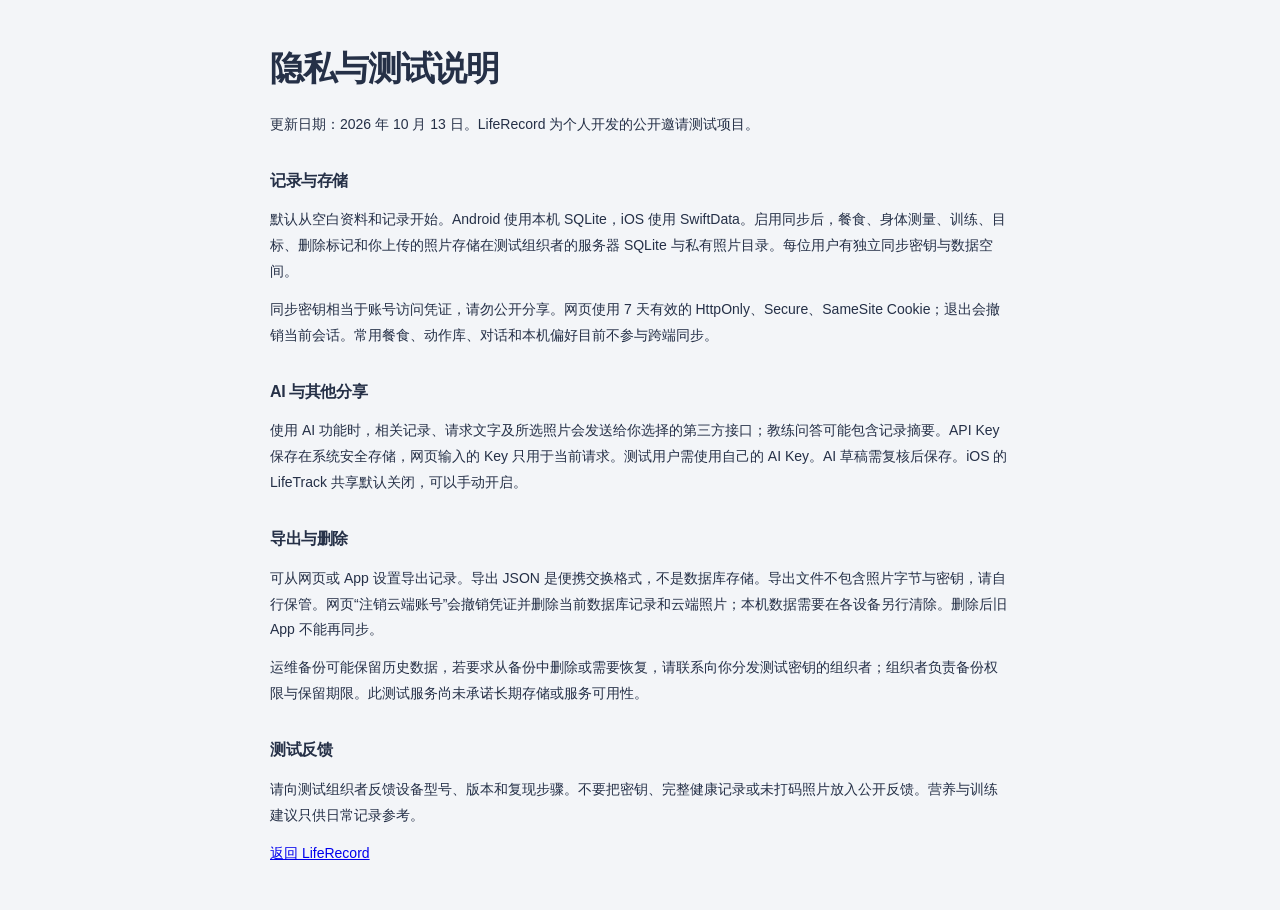
==== Web/privacy.html @ fd302f50 "准备 1.4 公测并完成网页设置、数据库与隐私优化 更新 Android 和 iOS 的通用默认资料、自定义 API、外观偏好与账号隔离；将后端和 Android 记录迁移到结构化 SQLite。补齐" ====
<!doctype html>
<html lang="zh-CN"><head><meta charset="utf-8"><meta name="viewport" content="width=device-width,initial-scale=1"><title>LifeRecord · 隐私与测试说明</title><link rel="stylesheet" href="styles.css?v=20261013-web2"></head>
<body><main class="privacy-document"><h1>隐私与测试说明</h1><p>更新日期：2026 年 10 月 13 日。LifeRecord 为个人开发的公开邀请测试项目。</p><h2>记录与存储</h2><p>默认从空白资料和记录开始。Android 使用本机 SQLite，iOS 使用 SwiftData。启用同步后，餐食、身体测量、训练、目标、删除标记和你上传的照片存储在测试组织者的服务器 SQLite 与私有照片目录。每位用户有独立同步密钥与数据空间。</p><p>同步密钥相当于账号访问凭证，请勿公开分享。网页使用 7 天有效的 HttpOnly、Secure、SameSite Cookie；退出会撤销当前会话。常用餐食、动作库、对话和本机偏好目前不参与跨端同步。</p><h2>AI 与其他分享</h2><p>使用 AI 功能时，相关记录、请求文字及所选照片会发送给你选择的第三方接口；教练问答可能包含记录摘要。API Key 保存在系统安全存储，网页输入的 Key 只用于当前请求。测试用户需使用自己的 AI Key。AI 草稿需复核后保存。iOS 的 LifeTrack 共享默认关闭，可以手动开启。</p><h2>导出与删除</h2><p>可从网页或 App 设置导出记录。导出 JSON 是便携交换格式，不是数据库存储。导出文件不包含照片字节与密钥，请自行保管。网页“注销云端账号”会撤销凭证并删除当前数据库记录和云端照片；本机数据需要在各设备另行清除。删除后旧 App 不能再同步。</p><p>运维备份可能保留历史数据，若要求从备份中删除或需要恢复，请联系向你分发测试密钥的组织者；组织者负责备份权限与保留期限。此测试服务尚未承诺长期存储或服务可用性。</p><h2>测试反馈</h2><p>请向测试组织者反馈设备型号、版本和复现步骤。不要把密钥、完整健康记录或未打码照片放入公开反馈。营养与训练建议只供日常记录参考。</p><p><a href="./">返回 LifeRecord</a></p></main></body></html>
---- Web/styles.css ----
:root {
  color-scheme: light;
  --bg: #f5f5fb;
  --card: rgba(255, 255, 255, .78);
  --text: #171821;
  --muted: #707282;
  --line: rgba(40, 40, 70, .09);
  --accent: #5c52f0;
  --accent-soft: #eeecff;
  --meals: #f04055;
  --carbs: #f3a537;
  --protein: #378bea;
  --fat: #df5dac;
  --recorded: #28ad5e;
  --shadow: 0 22px 70px rgba(37, 36, 77, .10);
  font-family: Inter, ui-rounded, "SF Pro Rounded", "PingFang SC", system-ui, sans-serif;
}

* { box-sizing: border-box; }
body { margin: 0; min-height: 100vh; color: var(--text); background: var(--bg); }
button, input, select { font: inherit; }
button { cursor: pointer; }
button, a, input, select { -webkit-tap-highlight-color: transparent; }
button:focus-visible, a:focus-visible, input:focus-visible, select:focus-visible { outline: 3px solid rgba(92,82,240,.22); outline-offset: 2px; }
button:active { transform: scale(.975); transition-duration: 80ms !important; }
.ambient { position: fixed; border-radius: 999px; filter: blur(1px); pointer-events: none; z-index: -1; }
.ambient-a { width: 38vw; height: 38vw; right: -9vw; top: -16vw; background: radial-gradient(circle, rgba(108, 88, 255, .24), transparent 68%); }
.ambient-b { width: 42vw; height: 42vw; left: -16vw; bottom: -24vw; background: radial-gradient(circle, rgba(32, 185, 219, .15), transparent 68%); }
.app-shell { width: min(1400px, calc(100% - 48px)); margin: 0 auto; padding: 24px 0 64px; }
.topbar { display: flex; justify-content: space-between; align-items: center; margin-bottom: 28px; }
.top-actions { display: flex; align-items: center; gap: 10px; }
.sync-pill { display: inline-flex; align-items: center; gap: 7px; color: var(--muted); font-size: 11px; font-weight: 700; }
.sync-pill i { width: 7px; height: 7px; border-radius: 50%; background: #efad34; box-shadow: 0 0 8px rgba(239,173,52,.45); }
.sync-pill.synced i { background: var(--recorded); box-shadow: 0 0 8px rgba(40,173,94,.45); }
.sync-pill.error i { background: #ef5360; }
.brand { display: flex; gap: 11px; color: inherit; text-decoration: none; align-items: center; }
.brand-mark { display: grid; place-items: center; width: 43px; height: 43px; border-radius: 14px; color: white; font-size: 22px; font-weight: 800; background: linear-gradient(145deg, #8277ff, #4e45dd); box-shadow: 0 10px 22px rgba(92, 82, 240, .25); }
.brand strong, .brand small { display: block; }
.brand strong { font-size: 17px; }
.brand small { margin-top: 1px; color: var(--muted); font-size: 11px; letter-spacing: .12em; }
.date-button { display: flex; align-items: center; gap: 9px; border: 1px solid var(--line); border-radius: 999px; padding: 10px 15px; color: var(--text); background: rgba(255,255,255,.7); box-shadow: 0 8px 26px rgba(45,45,80,.05); }
.date-icon { color: var(--accent); }
.desktop-toolbar { display: flex; align-items: center; justify-content: space-between; gap: 18px; margin-bottom: 14px; padding: 9px 10px; border: 1px solid rgba(255,255,255,.86); border-radius: 21px; background: rgba(255,255,255,.64); box-shadow: 0 12px 36px rgba(37,36,77,.06); backdrop-filter: blur(24px) saturate(160%); }
.date-navigator, .toolbar-actions { display: flex; align-items: center; gap: 7px; }
.toolbar-icon { display: grid; place-items: center; width: 34px; height: 34px; border: 0; border-radius: 11px; color: var(--accent); background: var(--accent-soft); font-size: 22px; font-weight: 700; }
.toolbar-date { min-width: 118px; border: 0; padding: 2px 9px; color: var(--text); background: transparent; text-align: left; }
.toolbar-date span, .toolbar-date strong { display: block; }
.toolbar-date span { margin-bottom: 1px; color: var(--muted); font-size: 9px; font-weight: 700; letter-spacing: .08em; }
.toolbar-date strong { font-size: 12px; }
.toolbar-button { display: inline-flex; align-items: center; gap: 7px; border: 0; border-radius: 12px; padding: 9px 11px; color: var(--muted); background: rgba(244,244,250,.9); font-size: 12px; font-weight: 700; }
.toolbar-button:hover { color: var(--accent); background: var(--accent-soft); }
kbd { margin-left: 2px; border: 1px solid rgba(55,55,80,.12); border-radius: 5px; padding: 1px 5px; color: #888a99; background: rgba(255,255,255,.72); box-shadow: 0 1px 0 rgba(35,35,55,.08); font: 9px/1.45 system-ui, sans-serif; }
.primary-button kbd { color: rgba(255,255,255,.82); border-color: rgba(255,255,255,.24); background: rgba(255,255,255,.12); box-shadow: none; }
.week-rings { display: grid; grid-template-columns: repeat(7, 1fr); gap: 5px; margin-bottom: 18px; padding: 12px 16px; border: 1px solid rgba(255,255,255,.85); border-radius: 24px; background: var(--card); box-shadow: 0 14px 42px rgba(37,36,77,.07); backdrop-filter: blur(22px); }
.week-day { display: grid; justify-items: center; gap: 6px; min-width: 0; border: 0; border-radius: 16px; padding: 5px 2px 7px; color: var(--muted); background: transparent; }
.week-day:hover { background: rgba(92,82,240,.07); }
.week-day > span { display: grid; place-items: center; width: 25px; height: 25px; border-radius: 50%; font-size: 11px; font-weight: 800; }
.week-day.selected > span { color: #fff; background: var(--meals); box-shadow: 0 5px 12px rgba(240,64,85,.3); }
.mini-rings { position: relative; width: 48px; height: 48px; opacity: .38; transition: opacity .25s ease, transform .25s cubic-bezier(.2,.8,.2,1); }
.week-day.recorded .mini-rings, .week-day.selected .mini-rings { opacity: 1; }
.week-day:active .mini-rings { transform: scale(.94); }
.mini-ring { position: absolute; border-radius: 50%; background: conic-gradient(from -90deg, color-mix(in srgb, var(--color) 72%, #202035) 0, var(--color) calc(var(--progress, 0) * .74turn), color-mix(in srgb, var(--color) 72%, white) calc(var(--progress, 0) * 1turn), color-mix(in srgb, var(--color) 13%, transparent) 0); mask: radial-gradient(farthest-side, transparent calc(100% - 5px), #000 calc(100% - 4.5px)); filter: drop-shadow(1px 1.5px 1.5px rgba(20,20,35,.18)); }
.mini-protein { inset: 0; --color: var(--protein); }
.mini-carbs { inset: 5px; --color: var(--carbs); }
.mini-meals { inset: 10px; --color: var(--meals); }
.mini-day-number { position: absolute; inset: 0; display: grid; place-items: center; color: var(--muted); font-size: 8px; font-weight: 850; font-variant-numeric: tabular-nums; }
.overview-grid { display: grid; grid-template-columns: repeat(3, minmax(0, 1fr)); gap: 12px; margin-bottom: 18px; }
.overview-item { position: relative; overflow: hidden; min-height: 112px; padding: 17px 18px 15px; border: 1px solid rgba(255,255,255,.88); border-radius: 22px; background: rgba(255,255,255,.68); box-shadow: 0 14px 40px rgba(37,36,77,.065); backdrop-filter: blur(20px); }
.overview-item { color: var(--text); text-align: left; transition: transform .18s ease, box-shadow .18s ease, border-color .18s ease; }
.overview-item:hover { transform: translateY(-2px); border-color: rgba(92,82,240,.18); box-shadow: 0 18px 46px rgba(37,36,77,.10); }
.overview-item::after { content: ""; position: absolute; width: 90px; height: 90px; right: -42px; top: -46px; border-radius: 50%; background: rgba(92,82,240,.09); }
.overview-item > span, .overview-item > strong, .overview-item > small { display: block; }
.overview-item > span { color: var(--muted); font-size: 10px; font-weight: 750; letter-spacing: .04em; }
.overview-item > strong { margin-top: 7px; font-size: 23px; line-height: 1; letter-spacing: -.04em; font-variant-numeric: tabular-nums; }
.overview-item > small { margin-top: 6px; color: var(--muted); font-size: 10px; font-variant-numeric: tabular-nums; }
.overview-item > i { display: block; height: 4px; margin-top: 10px; overflow: hidden; border-radius: 999px; background: rgba(92,82,240,.09); }
.overview-item > i b { display: block; width: 0; height: 100%; border-radius: inherit; background: var(--accent); transition: width .4s ease; }
.overview-item > em { position: absolute; right: 14px; bottom: 10px; color: var(--accent); font-size: 9px; font-style: normal; font-weight: 750; opacity: 0; transform: translateX(-3px); transition: .18s ease; }
.overview-item:hover > em, .overview-item:focus-visible > em { opacity: 1; transform: translateX(0); }
.overview-item:nth-child(2) > i b { background: var(--protein); }
.calories-overview::after { background: rgba(251,113,79,.10); }
.weight-overview::after { background: rgba(40,173,94,.10); }
.hero-grid, .content-grid { display: grid; grid-template-columns: minmax(0, 1.75fr) minmax(300px, .75fr); gap: 18px; }
.content-grid { margin-top: 18px; align-items: start; }
.home-grid { display: grid; grid-template-columns: minmax(0, 1.65fr) minmax(310px, .75fr); gap: 18px; align-items: start; }
.card { border: 1px solid rgba(255,255,255,.85); border-radius: 28px; padding: 25px; background: var(--card); box-shadow: var(--shadow); backdrop-filter: blur(22px); }
.section-heading { display: flex; align-items: start; justify-content: space-between; gap: 20px; }
.section-heading.compact { align-items: center; }
.eyebrow { display: block; color: var(--accent); font-size: 11px; font-weight: 800; letter-spacing: .14em; text-transform: uppercase; }
h1, h2, p { margin: 0; }
h1 { margin-top: 5px; font-size: clamp(23px, 3vw, 34px); letter-spacing: -.04em; }
h2 { margin-top: 4px; font-size: 21px; letter-spacing: -.025em; }
.goal-chip { white-space: nowrap; padding: 7px 11px; border-radius: 999px; color: var(--accent); background: var(--accent-soft); font-size: 12px; font-weight: 700; }
.activity-content { display: flex; align-items: center; gap: clamp(30px, 6vw, 66px); margin: 24px 0 12px; padding-left: 16px; }
.rings { position: relative; flex: 0 0 158px; height: 158px; }
.ring { position: absolute; border-radius: 50%; background: conic-gradient(from -90deg, color-mix(in srgb, var(--color) 70%, #22223a) 0, var(--color) calc(var(--progress, 0) * .74turn), color-mix(in srgb, var(--color) 70%, white) calc(var(--progress, 0) * 1turn), color-mix(in srgb, var(--color) 13%, transparent) 0); transition: background .45s ease; mask: radial-gradient(farthest-side, transparent calc(100% - 18px), #000 calc(100% - 17.5px)); filter: drop-shadow(2px 3px 2.5px rgba(20,20,40,.2)) drop-shadow(0 0 4px color-mix(in srgb, var(--color) 24%, transparent)); }
.ring-protein { inset: 0; --color: var(--protein); }
.ring-carbs { inset: 18px; --color: var(--carbs); }
.ring-meals { inset: 36px; --color: var(--meals); }
.ring-center { position: absolute; inset: 0; display: grid; place-content: center; text-align: center; }
.ring-center strong { font-size: 28px; line-height: 1; }
.ring-center span { margin-top: 3px; color: var(--muted); font-size: 12px; }
.ring-legend { display: grid; gap: 17px; }
.ring-legend > div { display: flex; align-items: center; gap: 10px; }
.ring-legend span { font-size: 13px; font-weight: 700; }
.ring-legend small { display: block; margin-top: 3px; color: var(--muted); font-size: 11px; font-weight: 500; font-variant-numeric: tabular-nums; }
.dot { display: inline-block; width: 9px; height: 9px; border-radius: 50%; background: currentColor; box-shadow: 0 0 9px currentColor; }
.calorie-line { display: flex; align-items: center; gap: 8px; color: var(--muted); font-size: 13px; }
.flame { color: #fb714f; }
.primary-button { border: 0; border-radius: 14px; padding: 11px 15px; color: white; background: var(--accent); font-size: 13px; font-weight: 750; box-shadow: 0 10px 22px rgba(92,82,240,.2); }
.secondary-button { border: 0; border-radius: 14px; padding: 11px 15px; color: var(--accent); background: var(--accent-soft); font-size: 13px; font-weight: 750; }
.text-button { border: 0; color: var(--accent); background: transparent; font-size: 13px; font-weight: 750; }
.heading-actions { display: flex; align-items: center; gap: 8px; }
.section-subtitle { margin-top: 6px; color: var(--muted); font-size: 12px; }
.meal-tools { display: grid; grid-template-columns: minmax(180px, 1fr) 115px 115px auto; align-items: center; gap: 8px; margin-top: 18px; }
.meal-tools select, .search-field { min-height: 38px; border: 1px solid var(--line); border-radius: 12px; color: var(--muted); background: rgba(248,248,253,.78); font-size: 11px; font-weight: 650; }
.meal-tools select { padding: 0 9px; outline: none; }
.search-field { display: flex; align-items: center; gap: 7px; padding: 0 11px; }
.search-field > span { color: var(--accent); font-size: 16px; }
.search-field input { width: 100%; min-width: 0; border: 0; outline: 0; color: var(--text); background: transparent; font-size: 12px; }
.search-field input::placeholder { color: #9697a5; }
.result-count { min-width: 38px; color: var(--muted); font-size: 10px; text-align: right; font-variant-numeric: tabular-nums; }
.meal-list { display: grid; gap: 9px; margin-top: 13px; }
.meal-item { display: grid; width: 100%; grid-template-columns: 48px 1fr auto; align-items: center; gap: 12px; padding: 13px; border: 1px solid var(--line); border-radius: 18px; color: var(--text); background: rgba(248,248,253,.7); text-align: left; }
.meal-item:hover { border-color: rgba(92,82,240,.16); background: rgba(250,250,255,.95); box-shadow: 0 10px 26px rgba(37,36,77,.05); }
.meal-symbol { display: grid; place-items: center; width: 42px; height: 42px; border-radius: 14px; background: var(--accent-soft); }
.meal-photo { position: relative; width: 48px; height: 48px; overflow: hidden; border: 0; border-radius: 14px; padding: 0; background: var(--accent-soft); box-shadow: 0 6px 14px rgba(32,32,55,.12); }
.meal-photo img { width: 100%; height: 100%; object-fit: cover; display: block; }
.meal-photo em { position: absolute; right: 3px; bottom: 3px; min-width: 17px; padding: 2px 4px; border-radius: 999px; color: #fff; background: rgba(20,20,28,.7); font-size: 9px; font-style: normal; font-weight: 800; }
.meal-copy strong, .meal-copy small { display: block; }
.meal-copy strong { font-size: 14px; }
.meal-copy small { margin-top: 4px; color: var(--muted); font-size: 11px; }
.meal-kcal { text-align: right; }
.meal-kcal strong, .meal-kcal span { display: block; }
.meal-kcal strong { font-size: 14px; font-variant-numeric: tabular-nums; }
.meal-kcal span { color: var(--muted); font-size: 10px; }
.meal-preview .meal-item:nth-child(n+5) { display: none; }
.quick-card { overflow: hidden; }
.quick-detail { display: grid; grid-template-columns: auto 1fr auto; align-items: center; gap: 12px; width: 100%; margin-top: 20px; border: 0; border-radius: 19px; padding: 15px; color: #fff; text-align: left; background: linear-gradient(145deg, #25b8d5, #247fd3); box-shadow: 0 14px 30px rgba(36,140,203,.20); }
.quick-icon { display: grid; place-items: center; width: 38px; height: 38px; border-radius: 12px; background: rgba(255,255,255,.16); }
.quick-detail small, .quick-detail strong { display: block; }
.quick-detail small { color: rgba(255,255,255,.72); font-size: 10px; font-weight: 700; }
.quick-detail strong { margin-top: 2px; font-size: 17px; }
.quick-detail strong b { font-size: 24px; }
.quick-chevron { color: rgba(255,255,255,.76); font-size: 27px; font-weight: 300; }
.quick-actions-grid { display: grid; grid-template-columns: 1fr 1fr; gap: 8px; margin-top: 16px; }
.page-footer { display: flex; justify-content: center; align-items: center; gap: 3px; margin-top: 26px; color: var(--muted); }
.delete-meal { border: 0; padding: 4px; color: #a4a5ae; background: transparent; font-size: 16px; }
.empty { padding: 38px 18px; border: 1px dashed rgba(92,82,240,.2); border-radius: 18px; color: var(--muted); text-align: center; font-size: 13px; }
.summary-list { display: grid; gap: 4px; margin-top: 17px; }
.summary-list > div { display: flex; justify-content: space-between; align-items: center; padding: 13px 0; border-bottom: 1px solid var(--line); }
.summary-list span { display: flex; align-items: center; gap: 9px; color: var(--muted); font-size: 13px; }
.summary-list strong { font-size: 13px; font-variant-numeric: tabular-nums; }
.privacy-note { margin-top: 18px; padding: 12px; border-radius: 14px; color: var(--muted); background: #f4f4fa; font-size: 11px; line-height: 1.6; }
.health-grid { margin-top: 18px; }
.metric-list { display: grid; gap: 10px; margin-top: 20px; }
.metric-item { display: grid; grid-template-columns: 1fr auto auto; gap: 16px; align-items: center; padding: 13px 4px; border-bottom: 1px solid var(--line); }
.metric-item:last-child { border-bottom: 0; }
.metric-item strong { font-size: 15px; }
.metric-item small { display: block; margin-top: 3px; color: var(--muted); font-size: 11px; }
.metric-value { font-variant-numeric: tabular-nums; font-weight: 800; }
.export-button { width: 100%; margin-top: 17px; border: 1px solid var(--line); border-radius: 13px; padding: 11px; color: var(--muted); background: #f8f8fb; font-size: 12px; font-weight: 700; }
.key-button { width: 100%; margin-top: 8px; border: 0; padding: 8px; color: var(--accent); background: transparent; font-size: 11px; font-weight: 700; }
.auth-modal { width: min(410px, calc(100% - 28px)); }
.auth-modal .modal-sheet { padding: 30px; text-align: center; }
.auth-modal label { text-align: left; }
.auth-mark { display: grid; place-items: center; width: 56px; height: 56px; margin: 0 auto 17px; border-radius: 18px; color: #fff; background: linear-gradient(145deg, #8277ff, #4e45dd); font-size: 28px; font-weight: 850; box-shadow: 0 12px 28px rgba(92,82,240,.25); }
.auth-copy { margin: 12px 0 18px; color: var(--muted); font-size: 12px; line-height: 1.6; }
.form-error { min-height: 17px; margin-top: 8px; color: #d83f4c; font-size: 11px; text-align: left; }
.upload-hint { margin-top: 8px; color: var(--muted); font-size: 11px; line-height: 1.55; }
.modal { width: min(460px, calc(100% - 28px)); border: 0; padding: 0; border-radius: 26px; color: var(--text); background: transparent; box-shadow: 0 28px 100px rgba(20,20,45,.28); }
.modal::backdrop { background: rgba(22,22,35,.35); backdrop-filter: blur(8px); }
.modal-sheet { padding: 24px; background: #fff; }
.modal-top { display: flex; justify-content: space-between; align-items: start; margin-bottom: 20px; }
.icon-button { display: grid; place-items: center; width: 35px; height: 35px; border: 0; border-radius: 50%; color: var(--muted); background: #f1f1f6; font-size: 22px; }
.modal label { display: grid; gap: 7px; margin-top: 14px; color: var(--muted); font-size: 12px; font-weight: 650; }
.modal input, .modal select { width: 100%; border: 1px solid var(--line); border-radius: 12px; padding: 11px 12px; color: var(--text); background: #f8f8fb; outline: none; }
.modal input:focus, .modal select:focus { border-color: rgba(92,82,240,.5); box-shadow: 0 0 0 3px rgba(92,82,240,.09); }
.form-grid { display: grid; grid-template-columns: 1fr 1fr; gap: 0 12px; }
.submit-button { width: 100%; margin-top: 22px; padding: 13px; }
.calendar-header { display: flex; justify-content: space-between; align-items: center; margin: 8px 0 14px; }
.calendar-header button { width: 36px; height: 36px; border: 0; border-radius: 50%; color: var(--accent); background: var(--accent-soft); font-size: 24px; }
.calendar-grid { display: grid; grid-template-columns: repeat(7, 1fr); gap: 5px; }
.weekdays { margin-bottom: 5px; color: var(--muted); text-align: center; font-size: 11px; font-weight: 700; }
.calendar-day { position: relative; min-height: 43px; border: 0; border-radius: 12px; color: var(--text); background: transparent; font-size: 13px; }
.calendar-day:hover { background: #f1f0ff; }
.calendar-day.selected { color: white; background: var(--accent); font-weight: 800; }
.calendar-day.today:not(.selected) { box-shadow: inset 0 0 0 1px rgba(92,82,240,.45); }
.calendar-day.recorded::after { content: ""; position: absolute; left: 50%; bottom: 4px; width: 5px; height: 5px; border-radius: 50%; background: var(--recorded); transform: translateX(-50%); }
.calendar-day.selected.recorded::after { background: #8dffaf; }
.calendar-hint { display: flex; align-items: center; gap: 7px; margin-top: 16px; color: var(--muted); font-size: 11px; }
.record-dot { width: 6px; height: 6px; border-radius: 50%; background: var(--recorded); }
.photo-modal { width: min(760px, calc(100% - 28px)); }
.photo-gallery { display: grid; grid-template-columns: repeat(auto-fit, minmax(210px, 1fr)); gap: 12px; max-height: 72vh; overflow: auto; }
.photo-gallery img { width: 100%; max-height: 520px; border-radius: 18px; object-fit: contain; background: #f2f2f7; box-shadow: 0 10px 30px rgba(25,25,45,.12); }
.detail-modal { width: min(720px, calc(100% - 28px)); }
.detail-modal .modal-sheet { max-height: min(82vh, 820px); overflow-y: auto; }
.detail-subtitle { margin-top: 6px; color: var(--muted); font-size: 12px; }
.detail-content { display: grid; gap: 18px; }
.source-list { display: grid; gap: 8px; }
.source-row { display: grid; width: 100%; grid-template-columns: minmax(0, 1fr) auto; align-items: center; gap: 16px; border: 1px solid var(--line); border-radius: 16px; padding: 14px; color: var(--text); background: #f8f8fc; text-align: left; }
button.source-row:hover { border-color: rgba(92,82,240,.2); background: #f4f3ff; }
.source-row span > strong, .source-row span > small, .source-row > b > small { display: block; }
.source-row span > strong { font-size: 14px; }
.source-row span > small { margin-top: 5px; color: var(--muted); font-size: 10px; line-height: 1.45; }
.source-row > b { text-align: right; font-size: 13px; font-variant-numeric: tabular-nums; }
.source-row > b > small { margin-top: 4px; color: var(--accent); font-size: 9px; }
.calculation-note { border-radius: 15px; padding: 13px 14px; color: #42636d; background: rgba(32,185,219,.10); font-size: 11px; line-height: 1.65; }
.detail-kpis { display: grid; grid-template-columns: repeat(4, 1fr); gap: 8px; }
.detail-kpis > div { border-radius: 15px; padding: 13px 11px; background: #f4f4fa; }
.detail-kpis span, .detail-kpis strong { display: block; }
.detail-kpis span { color: var(--muted); font-size: 10px; }
.detail-kpis strong { margin-top: 5px; font-size: 14px; font-variant-numeric: tabular-nums; }
.detail-note, .detail-photos { border-top: 1px solid var(--line); padding-top: 17px; }
.detail-note h3, .detail-photos h3 { margin: 0 0 10px; font-size: 14px; }
.detail-note h3 small, .detail-photos h3 small { color: var(--muted); font-size: 10px; font-weight: 500; }
.detail-note p { color: var(--muted); font-size: 12px; line-height: 1.65; }
.detail-actions { display: flex; justify-content: flex-end; }
.delete-record { border: 0; border-radius: 10px; padding: 6px 9px; color: #d84350; background: rgba(216,67,80,.08); font-size: 10px; font-weight: 750; }
.toast { position: fixed; left: 50%; bottom: 28px; z-index: 20; padding: 11px 16px; border-radius: 999px; color: white; background: #23232b; font-size: 12px; opacity: 0; transform: translate(-50%, 12px); transition: .2s ease; pointer-events: none; }
.toast.show { opacity: 1; transform: translate(-50%, 0); }

@media (min-width: 1100px) {
  .topbar { position: sticky; top: 12px; z-index: 10; margin: 0 -10px 16px; padding: 9px 10px; border: 1px solid rgba(255,255,255,.76); border-radius: 22px; background: rgba(245,245,251,.72); box-shadow: 0 12px 40px rgba(37,36,77,.05); backdrop-filter: blur(28px) saturate(180%); }
  .activity-card { min-height: 334px; }
  .activity-content { gap: clamp(48px, 7vw, 100px); }
  .rings { flex-basis: 184px; height: 184px; }
  .ring { mask: radial-gradient(farthest-side, transparent calc(100% - 21px), #000 calc(100% - 20.5px)); }
  .ring-carbs { inset: 21px; }
  .ring-meals { inset: 42px; }
  .ring-center strong { font-size: 32px; }
  .meal-card { min-height: 260px; }
}

@media (max-width: 780px) {
  .app-shell { width: min(100% - 24px, 620px); padding-top: 18px; }
  .desktop-toolbar { display: none; }
  .overview-grid { grid-template-columns: 1fr 1fr; gap: 9px; }
  .overview-item { min-height: 101px; padding: 15px; border-radius: 19px; }
  .overview-item > strong { font-size: 20px; }
  .hero-grid, .content-grid, .home-grid { grid-template-columns: 1fr; }
  .topbar { margin-bottom: 18px; }
  .brand small { display: none; }
  .date-button { padding: 9px 12px; font-size: 12px; }
  .card { border-radius: 23px; padding: 20px; }
  .activity-content { justify-content: center; gap: 25px; padding-left: 0; }
  .rings { flex-basis: 142px; height: 142px; }
  .week-rings { overflow-x: auto; padding-inline: 10px; }
  .meal-tools { grid-template-columns: 1fr 1fr; }
  .search-field { grid-column: 1 / -1; }
  .result-count { display: none; }
  .mini-rings { width: 44px; height: 44px; }
  .ring { mask: radial-gradient(farthest-side, transparent calc(100% - 16px), #000 calc(100% - 15.5px)); }
  .ring-carbs { inset: 16px; } .ring-meals { inset: 32px; }
  .detail-kpis { grid-template-columns: 1fr 1fr; }
}

@media (max-width: 450px) {
  .overview-grid { grid-template-columns: 1fr 1fr; }
  .activity-content { align-items: center; gap: 20px; }
  .rings { flex-basis: 128px; height: 128px; }
  .ring { mask: radial-gradient(farthest-side, transparent calc(100% - 14px), #000 calc(100% - 13.5px)); }
  .ring-carbs { inset: 14px; } .ring-meals { inset: 28px; }
  .ring-legend { gap: 12px; }
  .section-heading.compact { align-items: start; }
  .heading-actions { align-items: flex-end; flex-direction: column; }
  .source-row { grid-template-columns: 1fr; }
  .source-row > b { text-align: left; }
  .form-grid { grid-template-columns: 1fr; }
  .sync-pill { display: none; }
}

@media (prefers-reduced-motion: reduce) { * { scroll-behavior: auto !important; transition: none !important; } }
@media (prefers-reduced-transparency: reduce) { .topbar, .desktop-toolbar, .week-rings, .overview-item, .card { background: #fff; backdrop-filter: none; } }
@media (prefers-contrast: more) { .topbar, .desktop-toolbar, .week-rings, .overview-item, .card { border-color: rgba(23,24,33,.35); background: #fff; } }

/* Calm surfaces and a single, readable nutrition focal point. */
.ambient { display: none; }
.app-shell { width: min(1200px, calc(100% - 64px)); padding: 28px 0 36px; }
.topbar { position: static; margin: 0 0 38px; padding: 0 0 22px; border: 0; border-bottom: 1px solid var(--line); border-radius: 0; background: transparent; box-shadow: none; backdrop-filter: none; }
.brand-mark { border-radius: 13px; background: #5367bd; box-shadow: none; }
.brand strong { letter-spacing: -.4px; }
.brand small { font-size: 10px; letter-spacing: .14em; }
.date-button { border-radius: 10px; background: #fff; box-shadow: none; font-size: 12px; }
.sync-pill { font-weight: 500; margin-right: 12px; }
.sync-pill i { box-shadow: none !important; width: 6px; height: 6px; }
.page-intro { display: flex; justify-content: space-between; align-items: end; margin-bottom: 28px; }
.page-intro .eyebrow { font-size: 10px; letter-spacing: .18em; }
.page-intro h1 { font-size: clamp(24px, 3vw, 32px); font-weight: 650; margin: 10px 0; letter-spacing: -.04em; }
.page-intro p { font-size: 13px; color: var(--muted); line-height: 1.7; }
.intro-note { font-size: 11px; color: #8b929d; padding-bottom: 4px; }
.desktop-toolbar { padding: 0; margin-bottom: 20px; border: 0; border-radius: 0; background: none; box-shadow: none; backdrop-filter: none; }
.toolbar-icon { background: #fff; color: var(--muted); border: 1px solid var(--line); border-radius: 9px; }
.toolbar-date { min-width: 88px; }
.toolbar-date span { font-size: 10px; font-weight: 500; }
.toolbar-date strong { margin-top: 3px; font-size: 13px; }
.toolbar-button { background: transparent; font-weight: 500; }
.primary-button, .secondary-button { border-radius: 10px; box-shadow: none; font-weight: 600; }
.primary-button:hover { background: #4458a9; }
.balance-card { border: 1px solid var(--line); border-radius: 22px; background: #fff; margin-bottom: 18px; overflow: hidden; box-shadow: var(--shadow); }
.balance-main { display: grid; grid-template-columns: .85fr 1.15fr; align-items: center; gap: 24px; padding: 32px 42px; }
.balance-heading .eyebrow { color: var(--muted); font-weight: 500; letter-spacing: .08em; }
.balance-heading h2 { font-size: 23px; font-weight: 600; margin-top: 12px; }
.balance-heading p { margin-top: 12px; color: var(--muted); font-size: 12px; line-height: 1.7; }
.balance-visual { display: flex; gap: 34px; align-items: center; }
.daily-rings { position: relative; width: 202px; flex: 0 0 202px; height: 202px; }
.daily-rings svg, .mini-rings svg { display: block; width: 100%; height: 100%; overflow: visible; }
.nutrition-track, .nutrition-progress { fill: none; stroke-width: 13; }
.protein { --ring-color: var(--protein); } .carbs { --ring-color: var(--carbs); } .meals { --ring-color: var(--meals); }
.nutrition-track { stroke: var(--ring-color); opacity: .12; }
.nutrition-progress { stroke: var(--ring-color); stroke-linecap: round; }
.daily-ring-center { position: absolute; inset: 0; display: flex; flex-direction: column; align-items: center; justify-content: center; }
.daily-ring-center strong { font-size: 32px; font-weight: 600; letter-spacing: -1px; font-variant-numeric: tabular-nums; }
.daily-ring-center strong small { font-size: 14px; margin-left: 2px; font-weight: 500; }
.daily-ring-center > span { margin-top: 5px; font-size: 10px; color: var(--muted); }
.nutrition-legend { flex: 1; display: grid; gap: 22px; min-width: 170px; }
.nutrition-legend > div { display: flex; align-items: center; gap: 10px; }
.legend-dot { width: 7px; height: 7px; border-radius: 50%; background: var(--ring-color); flex: 0 0 7px; }
.nutrition-legend span { font-size: 12px; flex: 1; }
.nutrition-legend small { display: block; margin-top: 5px; color: var(--muted); font-size: 11px; font-variant-numeric: tabular-nums; }
.nutrition-legend b { color: var(--text); font-weight: 600; }
.nutrition-legend em { color: var(--muted); font-size: 11px; font-style: normal; font-variant-numeric: tabular-nums; }
.week-panel { padding: 19px 32px 15px; border-top: 1px solid var(--line); background: #fcfcfd; }
.week-heading { display: flex; align-items: center; justify-content: space-between; padding: 0 8px; }
.week-heading h2 { font-size: 12px; font-weight: 600; margin: 0; }
.week-heading > span, .week-note { font-size: 10px; color: var(--muted); }
.week-rings { padding: 12px 0 6px; margin: 0; gap: 12px; background: none; border: 0; border-radius: 0; box-shadow: none; backdrop-filter: none; overflow: visible; }
.week-day { padding: 8px 4px; gap: 7px; border: 1px solid transparent; border-radius: 13px; }
.week-day.selected { background: #eef1fa; border-color: #dfe5f5; }
.week-day > span { height: auto; width: auto; font-size: 11px; font-weight: 500; }
.week-day.selected > span { color: var(--accent); background: none; box-shadow: none; font-weight: 700; }
.mini-rings { width: 52px; height: 52px; opacity: 1; font-style: normal; }
.mini-day-number { font-size: 10px; font-weight: 600; color: #626b7a; }
.week-day > small { font-size: 9px; color: #8a929e; }
.week-day.recorded > small { color: var(--accent); }
.week-note { text-align: center; margin-top: 5px; line-height: 1.6; }
.overview-grid { gap: 14px; }
.overview-item { min-height: 140px; padding: 22px; background: #fff; border: 1px solid var(--line); border-radius: 17px; box-shadow: var(--shadow); backdrop-filter: none; }
.overview-item::after { display: none; }
.overview-item > span { font-size: 12px; font-weight: 500; }
.overview-item > strong { font-size: 26px; font-weight: 600; margin-top: 13px; letter-spacing: -.04em; }
.overview-item > small { margin-top: 9px; font-size: 11px; }
.overview-item > i { margin-top: 15px; height: 3px; background: #f0f2f6; }
.overview-item > em { font-size: 10px; }
.home-grid { grid-template-columns: minmax(0, 1.6fr) minmax(320px, 1fr); gap: 18px; align-items: stretch; }
.card { padding: 25px; border: 1px solid var(--line); border-radius: 18px; backdrop-filter: none; }
.card .eyebrow { font-size: 10px; color: var(--muted); font-weight: 500; letter-spacing: .06em; }
h2 { font-size: 18px; font-weight: 600; }
.meal-list { margin-top: 22px; }
.meal-item { background: #fafbfc; border: 1px solid #f0f2f5; border-radius: 12px; padding: 14px; }
.meal-copy { min-width: 0; overflow-wrap: anywhere; }
.meal-copy strong { font-weight: 550; line-height: 1.5; }
.meal-symbol { border-radius: 12px; background: #f0f2f8; color: var(--accent); font-size: 20px; }
.quick-detail { background: #edf5f8; color: #346e86; border-radius: 13px; box-shadow: none; padding: 17px; }
.quick-detail small, .quick-chevron { color: #60899a; }
.quick-icon { background: #dcecf2; }
.privacy-note { background: none; padding: 0; font-size: 11px; color: #868e9b; }
.empty { min-height: 158px; display: grid; place-content: center; border: 1px dashed #e1e5ed; background: #fcfcfd; border-radius: 12px; font-size: 12px; line-height: 1.8; }
.page-footer { margin-top: 28px; gap: 8px; }
.page-footer .text-button { color: #828a97; font-size: 11px; font-weight: 400; }
@media (max-width: 1000px) {
  .balance-main { padding: 28px; grid-template-columns: .75fr 1.25fr; gap: 20px; }
  .balance-heading h2 { font-size: 20px; line-height: 1.6; }
  .balance-visual { gap: 20px; }
  .daily-rings { width: 170px; height: 170px; flex-basis: 170px; }
}
@media (max-width: 780px) {
  .app-shell { width: min(620px, calc(100% - 32px)); padding-top: 20px; }
  .topbar { margin-bottom: 26px; padding-bottom: 18px; }
  .page-intro { margin-bottom: 22px; }
  .intro-note { display: none; }
  .balance-main { grid-template-columns: 1fr; padding: 25px; gap: 22px; }
  .balance-heading h2 { font-size: 20px; margin-top: 7px; }
  .balance-heading p { margin-top: 6px; }
  .balance-visual { justify-content: center; gap: 30px; }
  .nutrition-legend { max-width: 220px; min-width: 0; }
  .week-panel { padding: 17px 12px 14px; }
  .week-rings { gap: 3px; }
  .mini-rings { width: 38px; height: 38px; }
  .mini-day-number { font-size: 9px; }
  .week-day { padding: 8px 0; }
  .overview-grid { gap: 10px; }
  .overview-item { min-height: 138px; padding: 19px; }
  .overview-item > strong { font-size: 24px; }
  .home-grid { grid-template-columns: 1fr; }
  .card { padding: 22px; }
  .heading-actions { flex-direction: row; align-items: center; }
  .section-heading.compact { align-items: center; }
}
@media (max-width: 380px) {
  .app-shell { width: calc(100% - 24px); }
  .balance-main { padding: 20px; }
  .balance-visual { gap: 18px; }
  .daily-rings { width: 145px; height: 145px; flex-basis: 145px; }
  .nutrition-legend { gap: 15px; }
  .nutrition-legend em { display: none; }
  .mini-rings { width: 33px; height: 33px; }
  .date-button { padding: 8px; font-size: 10px; }
  .heading-actions { flex-direction: column; align-items: end; }
}
@media (prefers-contrast: more) { :root { --muted: #485363; --line: #b7bfcb; } .nutrition-track { opacity: .25; } }

/* Administration workspace: consistent type scale, compact panels and data table. */
:root { --bg: #f3f5f8; --text: #253047; --muted: #657187; --line: #e2e7ef; --accent: #4563db; --accent-soft: #edf1ff; font-family: -apple-system, BlinkMacSystemFont, "Segoe UI", "PingFang SC", "Microsoft YaHei", sans-serif; font-size: 14px; }
html { scroll-padding-top: 24px; }
.sidebar { position: fixed; inset: 0 auto 0 0; width: 216px; padding: 30px 18px; background: #172238; color: #fff; display: flex; flex-direction: column; gap: 7px; z-index: 10; }
.sidebar .brand { padding: 0 8px 38px; gap: 10px; }
.sidebar .brand-mark { width: 34px; height: 34px; border-radius: 9px; font-size: 20px; background: #6983ef; }
.sidebar .brand strong { font-size: 17px; }
.sidebar .brand small { color: #a9b6d0; font-size: 11px; letter-spacing: .02em; margin-top: 4px; }
.nav-label { font-size: 11px; color: #91a0ba; padding: 0 12px; margin-bottom: 8px; letter-spacing: .06em; }
.nav-item { display: flex; gap: 12px; align-items: center; padding: 13px 14px; background: none; border: 0; border-radius: 7px; text-decoration: none; color: #b9c5db; font-size: 16px; text-align: left; }
.nav-item span { font-size: 14px; }
.nav-item:hover, .nav-item.active { color: #fff; background: #2c3e66; }
.sidebar-bottom { margin-top: auto; padding: 20px 12px 0; border-top: 1px solid #334057; }
.sidebar-bottom .nav-label { padding: 0; font-size: 10px; }
.sidebar-bottom p { font-size: 13px; color: #d4dcee; }
.sidebar-bottom small { color: #94a5c2; font-size: 12px; }
.app-shell { margin: 0 0 0 216px; width: calc(100% - 216px); max-width: none; padding: 0 32px 24px; display: flex; flex-direction: column; }
.topbar { order: 0; min-height: 76px; margin: 0 -32px 26px; padding: 16px 32px; background: white; border-bottom: 1px solid var(--line); }
.topbar .brand-mark { display: none; }
.topbar .brand strong { font-size: 14px; font-weight: 600; letter-spacing: 0; }
.topbar .brand small { margin-top: 5px; font-size: 12px; letter-spacing: 0; }
.sync-pill, .date-button { font-size: 12px; }
.page-intro { order: 1; margin-bottom: 22px; }
.page-intro .eyebrow { display: none; }
.page-intro h1 { font-size: 26px; margin: 0 0 8px; letter-spacing: -.02em; }
.page-intro p { margin: 0; font-size: 14px; }
.intro-note { font-size: 12px; }
.desktop-toolbar { order: 2; margin-bottom: 20px; gap: 12px; flex-wrap: wrap; }
.toolbar-date span { font-size: 11px; }
.toolbar-button, .primary-button, .secondary-button { font-size: 13px; border-radius: 6px; }
.overview-grid { order: 3; gap: 16px; margin-bottom: 20px; }
.overview-item { min-height: 145px; border-radius: 8px; padding: 18px 20px; box-shadow: none; }
.overview-item > span { font-size: 13px; }
.overview-item > strong { font-size: 29px; margin-top: 9px; }
.overview-item > small { font-size: 12px; margin-top: 7px; }
.overview-item > em { font-size: 11px; }
.balance-card { order: 4; display: grid; grid-template-columns: minmax(340px, 1fr) minmax(360px, 1.15fr); border-radius: 8px; margin-bottom: 20px; box-shadow: none; }
.balance-main { padding: 20px 24px; display: block; }
.balance-heading .eyebrow, .balance-heading p { display: none; }
.balance-heading h2 { font-size: 15px; margin: 0 0 18px; }
.balance-visual { gap: 24px; }
.daily-rings { width: 130px; height: 130px; flex-basis: 130px; }
.daily-ring-center strong { font-size: 25px; }
.nutrition-legend { gap: 13px; min-width: 125px; }
.nutrition-legend span, .nutrition-legend small, .nutrition-legend em { font-size: 12px; }
.week-panel { border: 0; border-left: 1px solid var(--line); padding: 22px 20px; background: #fff; display: flex; flex-direction: column; justify-content: space-between; }
.week-heading { padding: 0; }
.week-heading h2 { font-size: 15px; }
.week-heading > span, .week-note { font-size: 11px; }
.week-rings { gap: 4px; }
.week-day { border-radius: 6px; }
.week-day > span { font-size: 12px; }
.week-day > small { font-size: 10px; }
.mini-rings { width: 40px; height: 40px; }
.home-grid { order: 5; grid-template-columns: minmax(0, 1fr) 270px; gap: 20px; align-items: start; }
.card { border-radius: 8px; padding: 20px; box-shadow: none; }
.card .eyebrow { display: none; }
h2 { font-size: 16px; }
.section-subtitle { font-size: 12px; }
.record-filters { display: flex; gap: 8px; padding: 18px 0; }
.record-filters label { flex: 1; min-width: 100px; margin: 0; }
.record-filters input, .record-filters select { width: 100%; height: 36px; padding: 7px 10px; border: 1px solid var(--line); border-radius: 5px; background: white; color: var(--text); font-size: 12px; }
.record-filters select { width: auto; }
.table-scroll { overflow-x: auto; }
.meal-table { width: 100%; border-collapse: collapse; white-space: nowrap; text-align: left; font-size: 12px; }
.meal-table th { background: #f6f8fb; font-weight: 500; color: var(--muted); padding: 12px 10px; border-block: 1px solid var(--line); }
.meal-table td { padding: 14px 10px; border-bottom: 1px solid var(--line); font-variant-numeric: tabular-nums; }
.meal-table tr:hover td { background: #fafbfe; }
.meal-table td:first-child { white-space: normal; min-width: 160px; max-width: 300px; }
.meal-table td:first-child small { display: block; margin-top: 6px; font-size: 11px; color: var(--muted); }
.record-name { border: none; padding: 0; background: none; text-align: left; color: var(--text); font-weight: 600; font-size: 13px; overflow-wrap: anywhere; }
.record-name:hover { color: var(--accent); }
.kind-badge { padding: 4px 7px; background: #eff3f8; border-radius: 4px; color: #5c6b83; font-size: 11px; }
.table-summary { margin: 16px 0 0; font-size: 12px; color: var(--muted); }
.quick-detail { border-radius: 6px; padding: 14px; }
.quick-actions-grid { grid-template-columns: 1fr; }
.privacy-note { font-size: 12px; line-height: 1.7; }
.page-footer { order: 6; justify-content: flex-end; margin-top: 22px; }
.page-footer .text-button { font-size: 12px; }
.modal { border-radius: 12px; }
.modal-sheet { padding: 26px; }
.modal-sheet h2 { font-size: 21px; }
.modal-sheet label { font-size: 13px; }
.modal-sheet input, .modal-sheet select { font-size: 15px; border-radius: 6px; }
.detail-actions { display: flex; align-items: center; gap: 18px; }
.sr-only { position: absolute; width: 1px; height: 1px; padding: 0; overflow: hidden; clip: rect(0,0,0,0); white-space: nowrap; }
@media (min-width: 1600px) { .app-shell { padding-inline: 48px; } .topbar { margin-inline: -48px; padding-inline: 48px; } .home-grid { grid-template-columns: minmax(0, 1fr) 320px; } }
@media (max-width: 780px) { .sidebar { display: none; } .app-shell { width: 100%; margin: 0; padding: 0 16px 24px; } .topbar { margin: 0 -16px 20px; padding: 16px; } .page-intro h1 { font-size: 23px; } .desktop-toolbar { display: flex; } .toolbar-actions { flex-wrap: wrap; } .toolbar-actions kbd { display: none; } .overview-grid { grid-template-columns: repeat(2, 1fr); gap: 10px; } .balance-card { grid-template-columns: minmax(0, 1fr); } .balance-main { padding: 20px; } .balance-visual { gap: 20px; } .week-panel { padding: 18px 10px; } .week-heading { padding-inline: 6px; } .card { padding: 16px; } .heading-actions { flex-direction: row; } .heading-actions .text-button { display: none; } .record-filters { flex-wrap: wrap; } .record-filters label { flex-basis: 100%; } .record-filters select { flex: 1; } .mini-rings { width: 34px; height: 34px; } .nutrition-legend em { display: block; } .date-button { font-size: 12px; } .modal-sheet input, .modal-sheet select { font-size: 16px; } }
.home-grid > *, .balance-card > * { min-width: 0; }

/* Inspectable trends and full administration. */
.trends-section { order: 5; margin-bottom: 20px; }
.trends-section > .section-heading { margin: 0 0 16px; }
.trend-grid, .workspace-grid { display: grid; grid-template-columns: repeat(2,minmax(0,1fr)); gap: 20px; }
.trend-card { padding: 22px 24px; min-width: 0; }
.trend-heading, .trend-stat { display: flex; align-items: center; justify-content: space-between; gap: 12px; }
.trend-heading h3 { font-size: 15px; margin: 0; }
.trend-heading > span { font-size: 12px; color: var(--muted); }
.trend-stat { margin-top: 16px; }
.trend-stat > strong { font-size: 30px; letter-spacing: -.02em; font-variant-numeric: tabular-nums; }
.trend-stat small { font-size: 14px; font-weight: 500; }
.trend-stat > span { font-size: 12px; color: var(--muted); }
.body-chart { width: 100%; height: auto; display: block; margin-top: 12px; overflow: visible; }
.body-chart text { fill: #68758c; font-size: 12px; font-variant-numeric: tabular-nums; }
.chart-grid { stroke: #e8edf5; stroke-dasharray: 3 4; }
.body-chart [role=button] { cursor: pointer; outline: none; }
.body-chart [role=button]:focus-visible circle:last-child { stroke: #15284e; stroke-width: 3; }
.chart-inspector { display: flex; gap: 16px; justify-content: space-between; align-items: center; padding: 12px 14px; border: 1px solid var(--line); border-radius: 6px; background: #f8faff; min-height: 70px; }
.chart-inspector strong { display: block; font-size: 13px; margin-bottom: 5px; }
.chart-inspector span, .chart-inspector small { display: block; font-size: 12px; color: var(--muted); line-height: 1.6; overflow-wrap: anywhere; }
.chart-note { font-size: 12px; color: var(--muted); margin: 12px 0 0; line-height: 1.7; }
#trendRange { padding: 8px 12px; border: 1px solid var(--line); background: white; border-radius: 6px; font-size: 13px; }
.admin-section { order: 6; margin-top: 20px; }
.workspace-grid { order: 7; margin-top: 20px; align-items: start; grid-template-columns: minmax(300px,.85fr) minmax(0,1.15fr); }
.workspace-grid > * { min-width: 0; }
.page-footer { order: 8; }
.record-note { max-width: 300px; white-space: normal; overflow-wrap: anywhere; }
.meal-table td { font-size: 13px; }
.meal-table th { font-size: 12px; }
.record-calendar { display: grid; grid-template-columns: repeat(7,minmax(0,1fr)); gap: 7px; margin-top: 16px; }
.calendar-range { grid-column: 1/-1; font-size: 13px; margin-bottom: 6px; font-weight: 600; }
.weekday-label { font-size: 12px; color: var(--muted); text-align: center; padding: 4px 0; }
.record-day { border: 2px solid transparent; border-radius: 6px; height: 42px; font-size: 13px; font-variant-numeric: tabular-nums; }
.level-0 { background: #f1f3f7; color: #66748e; }.level-1 { background: #dfe6ff; color: #3d53ab; }.level-2 { background: #91a5ed; color: #172d73; }.level-3 { background: #4563db; color: white; }
.record-day.selected { border-color: #172d73; }
.record-day:disabled { opacity: .25; cursor: default; }
.calendar-legend { display: flex; gap: 15px; margin-top: 14px; font-size: 12px; color: var(--muted); }
.calendar-legend span { display: flex; gap: 5px; align-items: center; }
.calendar-legend i { display: block; width: 12px; height: 12px; border-radius: 3px; }
.selection-detail { background: #f6f8fd; border-radius: 6px; padding: 12px; font-size: 13px; line-height: 1.8; }
.ai-workspace .section-heading { margin-bottom: 16px; }
.ai-config { border: 1px solid var(--line); padding: 12px; border-radius: 6px; margin-bottom: 18px; }
.ai-config summary { cursor: pointer; font-size: 13px; }
.ai-config[open] summary { margin-bottom: 14px; }
.ai-workspace label { font-size: 13px; }
.ai-workspace input, .ai-workspace select, textarea { font: inherit; font-size: 14px; width: 100%; border: 1px solid var(--line); border-radius: 6px; padding: 10px 12px; background: white; color: var(--text); }
textarea { resize: vertical; min-height: 95px; line-height: 1.7; margin-top: 8px; }
.ai-answer { font-size: 14px; line-height: 1.8; white-space: pre-wrap; overflow-wrap: anywhere; }
.change-preview { border: 1px solid var(--line); border-radius: 6px; padding: 14px; margin: 12px 0; }
.change-preview h4 { margin: 0; font-size: 14px; }
.change-preview p { color: var(--muted); font-size: 12px; }
.change-preview dl { margin: 0; font-size: 13px; }
.change-preview dl > div { padding: 8px 0; border-top: 1px solid var(--line); }
.change-preview dt { color: var(--muted); margin-bottom: 5px; }
.change-preview dd { margin: 0; overflow-wrap: anywhere; line-height: 1.7; }
.change-preview dd span { color: var(--muted); }
.form-error { white-space: pre-wrap; line-height: 1.7; }
.large-metric-field { padding: 16px; background: #f7f9ff; border: 1px solid #dfe5f5; border-radius: 8px; }
.modal-sheet .large-metric-field input { min-height: 60px; font-size: 26px; font-variant-numeric: tabular-nums; }
.editable-photos { display: flex; gap: 10px; flex-wrap: wrap; margin-bottom: 18px; }
.editable-photos > div { display: grid; gap: 4px; }
.editable-photos img { width: 72px; height: 72px; object-fit: cover; border-radius: 6px; }
button[hidden] { display: none !important; }
button:disabled { cursor: default; opacity: .6; }
@media(max-width: 1100px) { .trend-grid, .workspace-grid { grid-template-columns: minmax(0,1fr); } }
@media(max-width: 780px) { .trend-card { padding: 18px 16px; } .trends-section .section-heading { align-items: start; gap: 8px; } .trends-section .section-subtitle { max-width: 200px; line-height: 1.7; } .admin-section .section-heading { flex-wrap: wrap; gap: 12px; } .ai-workspace input, .ai-workspace select, textarea { font-size: 16px; } .trend-stat > strong { font-size: 28px; } }

.admin-section .table-scroll { max-height: 480px; overflow: auto; }
.admin-section thead { position: sticky; top: 0; z-index: 1; }
#aiStatus.success { color: #267348; }

.page-footer label {display:flex;align-items:center;gap:8px;}

/* Settings, pagination and mobile navigation share the existing theme. */
[hidden] { display: none !important; }
.settings-modal { width: min(700px, calc(100% - 28px)); }
.settings-modal .modal-sheet { max-height: 85dvh; overflow-y: auto; overscroll-behavior: contain; }
.settings-modal .modal-top { position: sticky; top: -26px; z-index: 2; background: var(--card); padding-block: 12px; }
.settings-section { padding: 20px 0; border-top: 1px solid var(--line); }
.settings-section h3 { margin: 0 0 10px; font-size: 16px; }
.settings-section .upload-hint { line-height: 1.7; }
.settings-actions { display: grid; gap: 10px; }
.settings-actions button, .danger-section button { min-height: 44px; text-align: left; }
.settings-section .checkbox-label { display: flex; align-items: center; gap: 10px; min-height: 44px; }
.settings-section .checkbox-label input { width: 20px; height: 20px; }
.danger-section h3 { color: #bb344b; }
.pagination { display: flex; justify-content: space-between; align-items: center; gap: 12px; padding-top: 12px; border-top: 1px solid var(--line); font-size: 13px; color: var(--muted); }
.pagination button { min-height: 44px; border: 1px solid var(--line); border-radius: 8px; padding: 8px 14px; background: transparent; color: var(--text); }
button:disabled { opacity: .5; cursor: default; }
:is(button,a,input,select,textarea):focus-visible { outline: 3px solid #7489ed; outline-offset: 3px; }
.mobile-nav { display: none; }
.exercise-editor { border: 1px solid var(--line); border-radius: 10px; padding: 14px; margin: 20px 0; }
.exercise-editor h3 { font-size: 16px; margin: 0; }
.set-editor { border-top: 1px solid var(--line); margin: 14px 0; padding: 14px 0; }
.set-editor .form-grid { grid-template-columns: repeat(3,minmax(0,1fr)); }
.page-footer { gap: 24px; flex-wrap: wrap; }
.page-footer :is(a,button) { min-height: 44px; display: inline-flex; align-items: center; white-space: nowrap; }
.privacy-document { max-width: 780px; margin: 0 auto; padding: 32px 20px; line-height: 1.85; }
.privacy-document h2 { margin-top: 28px; }
.privacy-document p { margin: 12px 0; }
@media(max-width:780px) {
  .app-shell { padding-bottom: calc(88px + env(safe-area-inset-bottom)); }
  .mobile-nav { display: flex; position: fixed; z-index: 15; bottom: 0; left: 0; right: 0; justify-content: space-around; gap: 4px; padding: 8px 8px calc(8px + env(safe-area-inset-bottom)); background: var(--bg); border-top: 1px solid var(--line); }
  .mobile-nav :is(a,button) { min-height: 44px; display: flex; align-items: center; justify-content: center; border: 0; background: transparent; color: var(--text); font-size: 12px; text-decoration: none; padding: 6px; white-space: nowrap; }
  .topbar .top-actions { flex-wrap: wrap; justify-content: flex-end; gap: 8px; }
  .top-actions > .secondary-button { min-height: 44px; }
  .page-footer { justify-content: center; }
  .meal-table :is(button,a) { min-height: 44px; }
  .settings-modal .modal-sheet { max-height: 88dvh; padding: 20px; }
  .settings-modal .modal-top { top: -20px; }
  .settings-modal textarea { font-size: 16px; }
  .toast { bottom: calc(82px + env(safe-area-inset-bottom)); max-width: calc(100% - 32px); width: max-content; }
  section[id], article[id] { scroll-margin-top: 20px; }
}
:root[data-mode="dark"] {color-scheme:dark;--bg:#101218;--card:#1b1e28;--text:#edf0f7;--muted:#a4adbf;--line:#343947;--accent-soft:#283355;--accent:#9aafff;--shadow:none;}
:root[data-mode="dark"] :is(.topbar,.sidebar,.card,.modal-sheet,.overview-item,.balance-card,.week-panel) {background:#1b1e28;color:var(--text);border-color:var(--line);}
:root[data-mode="dark"] :is(.date-button,.toolbar-icon,.empty,.chart-inspector,.selection-detail,.large-metric-field,.meal-item,.meal-symbol,.icon-button,.meal-table th,.source-row,.detail-kpis > div,.export-button) {background:#252a36;color:var(--text);border-color:var(--line);}
:root[data-mode="dark"] :is(input,select,textarea) {background:#252a36;color:var(--text);border-color:var(--line);}
:root[data-mode="dark"] .week-day.selected {background:#283355;border-color:#4e629b;}
:root[data-mode="dark"] .meal-table tr:hover td {background:#252a36;}
:root[data-mode="dark"] .level-0 {background:#252a36;color:#b2bdd1;}
:root[data-mode="dark"] .overview-item > i {background:#343947;}
:root[data-mode="dark"] kbd {background:#252a36;color:#b2bdd1;border-color:#46516b;}
:root[data-mode="dark"] .kind-badge {background:#283355;color:#c0ccef;}

:root[data-mode="dark"] #trendRange {background:#252a36;color:var(--text);border-color:var(--line);}
:root[data-mode="dark"] .primary-button {background:#465ed1;color:white;}
:root[data-mode="dark"] .record-day.selected {border-color:var(--accent);}
:root[data-mode="dark"] .danger-section :is(h3,button) { color: #ff9caf; }
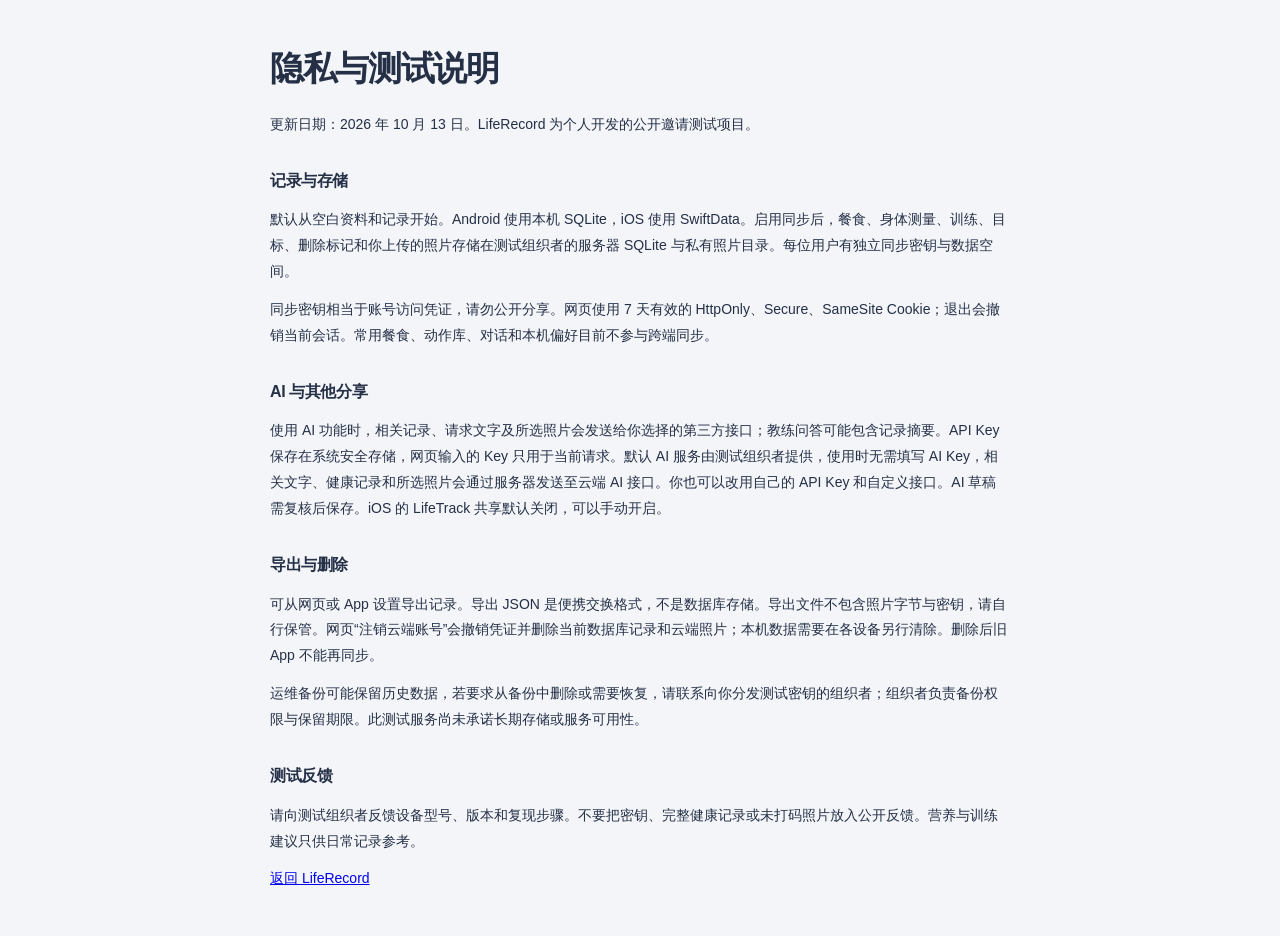
==== commit 89ec46bc: "提供默认ai服务" ====
--- a/Web/privacy.html
+++ b/Web/privacy.html
@@ -1,3 +1,3 @@
 <!doctype html>
 <html lang="zh-CN"><head><meta charset="utf-8"><meta name="viewport" content="width=device-width,initial-scale=1"><title>LifeRecord · 隐私与测试说明</title><link rel="stylesheet" href="styles.css?v=20261013-web2"></head>
-<body><main class="privacy-document"><h1>隐私与测试说明</h1><p>更新日期：2026 年 10 月 13 日。LifeRecord 为个人开发的公开邀请测试项目。</p><h2>记录与存储</h2><p>默认从空白资料和记录开始。Android 使用本机 SQLite，iOS 使用 SwiftData。启用同步后，餐食、身体测量、训练、目标、删除标记和你上传的照片存储在测试组织者的服务器 SQLite 与私有照片目录。每位用户有独立同步密钥与数据空间。</p><p>同步密钥相当于账号访问凭证，请勿公开分享。网页使用 7 天有效的 HttpOnly、Secure、SameSite Cookie；退出会撤销当前会话。常用餐食、动作库、对话和本机偏好目前不参与跨端同步。</p><h2>AI 与其他分享</h2><p>使用 AI 功能时，相关记录、请求文字及所选照片会发送给你选择的第三方接口；教练问答可能包含记录摘要。API Key 保存在系统安全存储，网页输入的 Key 只用于当前请求。测试用户需使用自己的 AI Key。AI 草稿需复核后保存。iOS 的 LifeTrack 共享默认关闭，可以手动开启。</p><h2>导出与删除</h2><p>可从网页或 App 设置导出记录。导出 JSON 是便携交换格式，不是数据库存储。导出文件不包含照片字节与密钥，请自行保管。网页“注销云端账号”会撤销凭证并删除当前数据库记录和云端照片；本机数据需要在各设备另行清除。删除后旧 App 不能再同步。</p><p>运维备份可能保留历史数据，若要求从备份中删除或需要恢复，请联系向你分发测试密钥的组织者；组织者负责备份权限与保留期限。此测试服务尚未承诺长期存储或服务可用性。</p><h2>测试反馈</h2><p>请向测试组织者反馈设备型号、版本和复现步骤。不要把密钥、完整健康记录或未打码照片放入公开反馈。营养与训练建议只供日常记录参考。</p><p><a href="./">返回 LifeRecord</a></p></main></body></html>
+<body><main class="privacy-document"><h1>隐私与测试说明</h1><p>更新日期：2026 年 10 月 13 日。LifeRecord 为个人开发的公开邀请测试项目。</p><h2>记录与存储</h2><p>默认从空白资料和记录开始。Android 使用本机 SQLite，iOS 使用 SwiftData。启用同步后，餐食、身体测量、训练、目标、删除标记和你上传的照片存储在测试组织者的服务器 SQLite 与私有照片目录。每位用户有独立同步密钥与数据空间。</p><p>同步密钥相当于账号访问凭证，请勿公开分享。网页使用 7 天有效的 HttpOnly、Secure、SameSite Cookie；退出会撤销当前会话。常用餐食、动作库、对话和本机偏好目前不参与跨端同步。</p><h2>AI 与其他分享</h2><p>使用 AI 功能时，相关记录、请求文字及所选照片会发送给你选择的第三方接口；教练问答可能包含记录摘要。API Key 保存在系统安全存储，网页输入的 Key 只用于当前请求。默认 AI 服务由测试组织者提供，使用时无需填写 AI Key，相关文字、健康记录和所选照片会通过服务器发送至云端 AI 接口。你也可以改用自己的 API Key 和自定义接口。AI 草稿需复核后保存。iOS 的 LifeTrack 共享默认关闭，可以手动开启。</p><h2>导出与删除</h2><p>可从网页或 App 设置导出记录。导出 JSON 是便携交换格式，不是数据库存储。导出文件不包含照片字节与密钥，请自行保管。网页“注销云端账号”会撤销凭证并删除当前数据库记录和云端照片；本机数据需要在各设备另行清除。删除后旧 App 不能再同步。</p><p>运维备份可能保留历史数据，若要求从备份中删除或需要恢复，请联系向你分发测试密钥的组织者；组织者负责备份权限与保留期限。此测试服务尚未承诺长期存储或服务可用性。</p><h2>测试反馈</h2><p>请向测试组织者反馈设备型号、版本和复现步骤。不要把密钥、完整健康记录或未打码照片放入公开反馈。营养与训练建议只供日常记录参考。</p><p><a href="./">返回 LifeRecord</a></p></main></body></html>
--- a/Web/styles.css
+++ b/Web/styles.css
@@ -571,6 +571,9 @@
 .settings-section { padding: 20px 0; border-top: 1px solid var(--line); }
 .settings-section h3 { margin: 0 0 10px; font-size: 16px; }
 .settings-section .upload-hint { line-height: 1.7; }
+.settings-section .actions { display: flex; flex-wrap: wrap; gap: 8px; margin: 12px 0; }
+.settings-section .actions button { min-height: 44px; padding: 10px 12px; border: 1px solid var(--line); border-radius: 12px; background: var(--card); color: var(--text); font: inherit; cursor: pointer; }
+.settings-section .actions button:disabled { opacity: .45; cursor: default; }
 .settings-actions { display: grid; gap: 10px; }
 .settings-actions button, .danger-section button { min-height: 44px; text-align: left; }
 .settings-section .checkbox-label { display: flex; align-items: center; gap: 10px; min-height: 44px; }
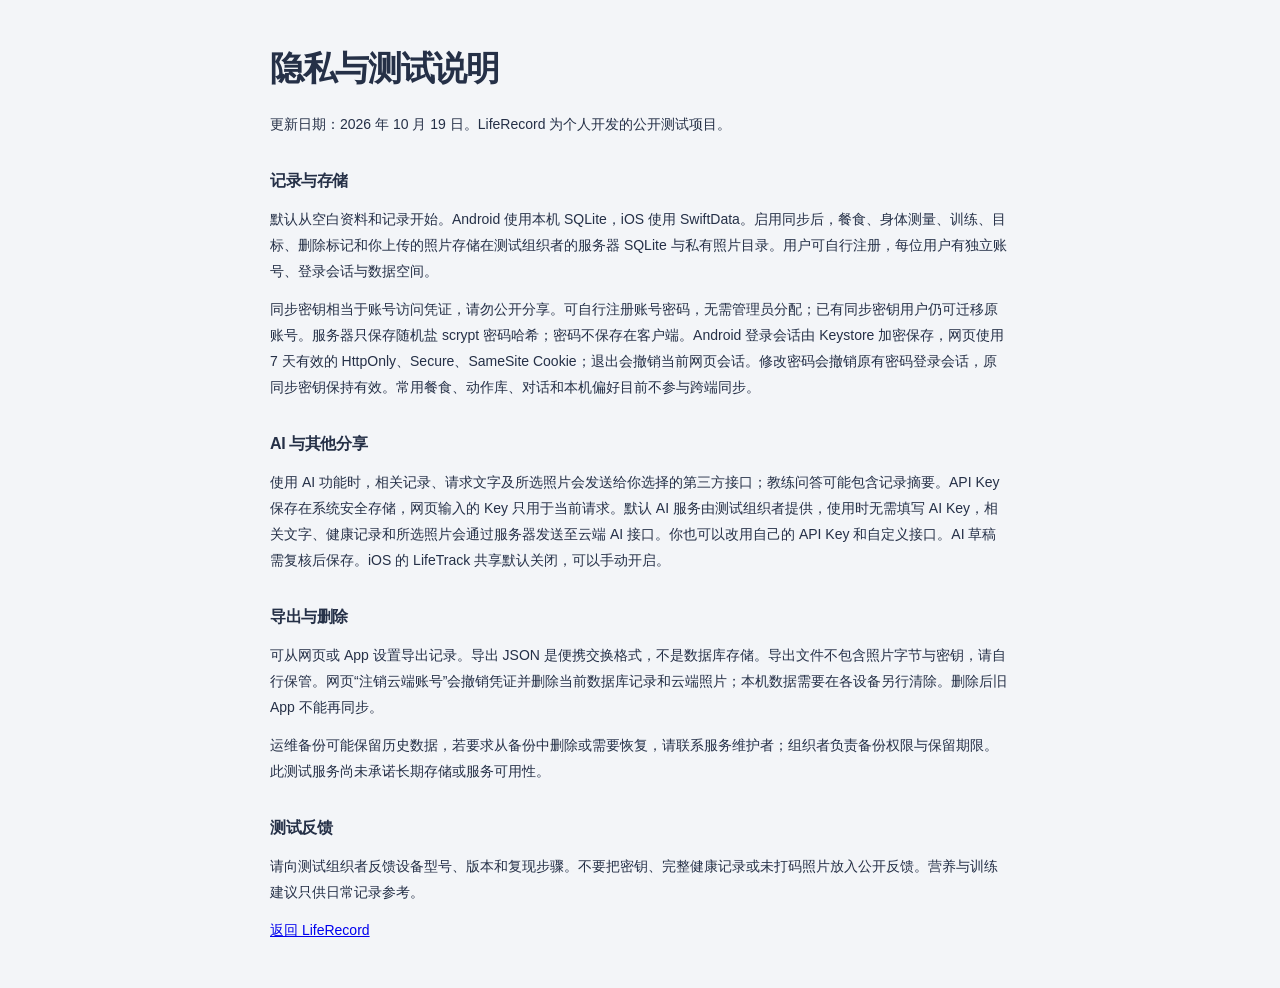
==== commit 0b463d7f: "发布 Android 1.4.0-beta.6：完善导览、示例与账号体验" ====
--- a/Web/privacy.html
+++ b/Web/privacy.html
@@ -1,3 +1,3 @@
 <!doctype html>
 <html lang="zh-CN"><head><meta charset="utf-8"><meta name="viewport" content="width=device-width,initial-scale=1"><title>LifeRecord · 隐私与测试说明</title><link rel="stylesheet" href="styles.css?v=20261013-web2"></head>
-<body><main class="privacy-document"><h1>隐私与测试说明</h1><p>更新日期：2026 年 10 月 13 日。LifeRecord 为个人开发的公开邀请测试项目。</p><h2>记录与存储</h2><p>默认从空白资料和记录开始。Android 使用本机 SQLite，iOS 使用 SwiftData。启用同步后，餐食、身体测量、训练、目标、删除标记和你上传的照片存储在测试组织者的服务器 SQLite 与私有照片目录。每位用户有独立同步密钥与数据空间。</p><p>同步密钥相当于账号访问凭证，请勿公开分享。网页使用 7 天有效的 HttpOnly、Secure、SameSite Cookie；退出会撤销当前会话。常用餐食、动作库、对话和本机偏好目前不参与跨端同步。</p><h2>AI 与其他分享</h2><p>使用 AI 功能时，相关记录、请求文字及所选照片会发送给你选择的第三方接口；教练问答可能包含记录摘要。API Key 保存在系统安全存储，网页输入的 Key 只用于当前请求。默认 AI 服务由测试组织者提供，使用时无需填写 AI Key，相关文字、健康记录和所选照片会通过服务器发送至云端 AI 接口。你也可以改用自己的 API Key 和自定义接口。AI 草稿需复核后保存。iOS 的 LifeTrack 共享默认关闭，可以手动开启。</p><h2>导出与删除</h2><p>可从网页或 App 设置导出记录。导出 JSON 是便携交换格式，不是数据库存储。导出文件不包含照片字节与密钥，请自行保管。网页“注销云端账号”会撤销凭证并删除当前数据库记录和云端照片；本机数据需要在各设备另行清除。删除后旧 App 不能再同步。</p><p>运维备份可能保留历史数据，若要求从备份中删除或需要恢复，请联系向你分发测试密钥的组织者；组织者负责备份权限与保留期限。此测试服务尚未承诺长期存储或服务可用性。</p><h2>测试反馈</h2><p>请向测试组织者反馈设备型号、版本和复现步骤。不要把密钥、完整健康记录或未打码照片放入公开反馈。营养与训练建议只供日常记录参考。</p><p><a href="./">返回 LifeRecord</a></p></main></body></html>
+<body><main class="privacy-document"><h1>隐私与测试说明</h1><p>更新日期：2026 年 10 月 19 日。LifeRecord 为个人开发的公开测试项目。</p><h2>记录与存储</h2><p>默认从空白资料和记录开始。Android 使用本机 SQLite，iOS 使用 SwiftData。启用同步后，餐食、身体测量、训练、目标、删除标记和你上传的照片存储在测试组织者的服务器 SQLite 与私有照片目录。用户可自行注册，每位用户有独立账号、登录会话与数据空间。</p><p>同步密钥相当于账号访问凭证，请勿公开分享。可自行注册账号密码，无需管理员分配；已有同步密钥用户仍可迁移原账号。服务器只保存随机盐 scrypt 密码哈希；密码不保存在客户端。Android 登录会话由 Keystore 加密保存，网页使用 7 天有效的 HttpOnly、Secure、SameSite Cookie；退出会撤销当前网页会话。修改密码会撤销原有密码登录会话，原同步密钥保持有效。常用餐食、动作库、对话和本机偏好目前不参与跨端同步。</p><h2>AI 与其他分享</h2><p>使用 AI 功能时，相关记录、请求文字及所选照片会发送给你选择的第三方接口；教练问答可能包含记录摘要。API Key 保存在系统安全存储，网页输入的 Key 只用于当前请求。默认 AI 服务由测试组织者提供，使用时无需填写 AI Key，相关文字、健康记录和所选照片会通过服务器发送至云端 AI 接口。你也可以改用自己的 API Key 和自定义接口。AI 草稿需复核后保存。iOS 的 LifeTrack 共享默认关闭，可以手动开启。</p><h2>导出与删除</h2><p>可从网页或 App 设置导出记录。导出 JSON 是便携交换格式，不是数据库存储。导出文件不包含照片字节与密钥，请自行保管。网页“注销云端账号”会撤销凭证并删除当前数据库记录和云端照片；本机数据需要在各设备另行清除。删除后旧 App 不能再同步。</p><p>运维备份可能保留历史数据，若要求从备份中删除或需要恢复，请联系服务维护者；组织者负责备份权限与保留期限。此测试服务尚未承诺长期存储或服务可用性。</p><h2>测试反馈</h2><p>请向测试组织者反馈设备型号、版本和复现步骤。不要把密钥、完整健康记录或未打码照片放入公开反馈。营养与训练建议只供日常记录参考。</p><p><a href="./">返回 LifeRecord</a></p></main></body></html>
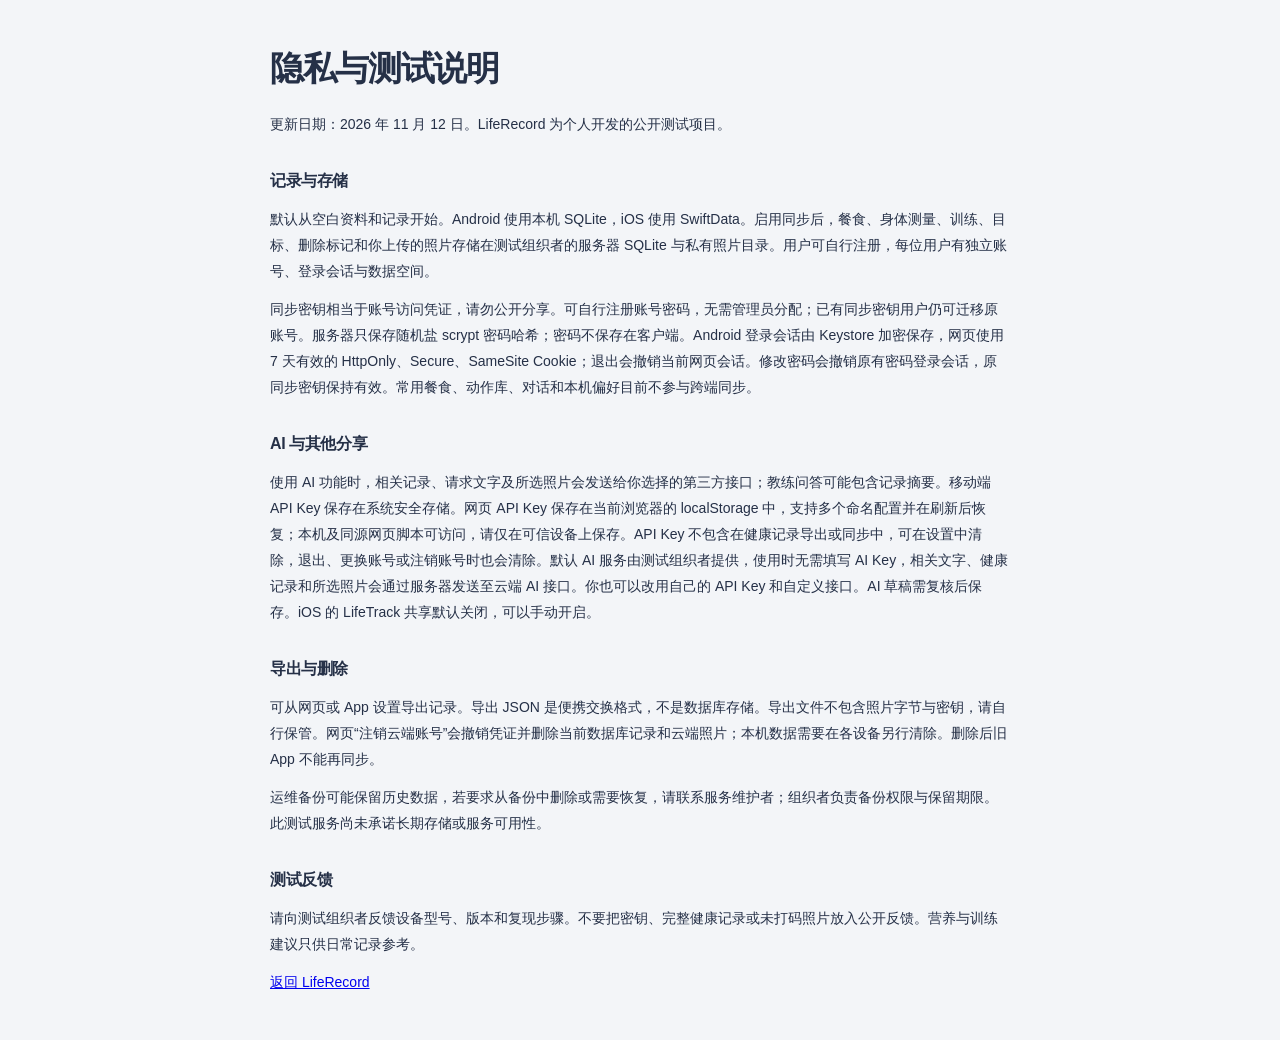
==== commit f984dd9d: "保存网页多 API Key 并整理 Android beta.13 发布入口" ====
--- a/Web/privacy.html
+++ b/Web/privacy.html
@@ -1,3 +1,3 @@
 <!doctype html>
 <html lang="zh-CN"><head><meta charset="utf-8"><meta name="viewport" content="width=device-width,initial-scale=1"><title>LifeRecord · 隐私与测试说明</title><link rel="stylesheet" href="styles.css?v=20261013-web2"></head>
-<body><main class="privacy-document"><h1>隐私与测试说明</h1><p>更新日期：2026 年 10 月 19 日。LifeRecord 为个人开发的公开测试项目。</p><h2>记录与存储</h2><p>默认从空白资料和记录开始。Android 使用本机 SQLite，iOS 使用 SwiftData。启用同步后，餐食、身体测量、训练、目标、删除标记和你上传的照片存储在测试组织者的服务器 SQLite 与私有照片目录。用户可自行注册，每位用户有独立账号、登录会话与数据空间。</p><p>同步密钥相当于账号访问凭证，请勿公开分享。可自行注册账号密码，无需管理员分配；已有同步密钥用户仍可迁移原账号。服务器只保存随机盐 scrypt 密码哈希；密码不保存在客户端。Android 登录会话由 Keystore 加密保存，网页使用 7 天有效的 HttpOnly、Secure、SameSite Cookie；退出会撤销当前网页会话。修改密码会撤销原有密码登录会话，原同步密钥保持有效。常用餐食、动作库、对话和本机偏好目前不参与跨端同步。</p><h2>AI 与其他分享</h2><p>使用 AI 功能时，相关记录、请求文字及所选照片会发送给你选择的第三方接口；教练问答可能包含记录摘要。API Key 保存在系统安全存储，网页输入的 Key 只用于当前请求。默认 AI 服务由测试组织者提供，使用时无需填写 AI Key，相关文字、健康记录和所选照片会通过服务器发送至云端 AI 接口。你也可以改用自己的 API Key 和自定义接口。AI 草稿需复核后保存。iOS 的 LifeTrack 共享默认关闭，可以手动开启。</p><h2>导出与删除</h2><p>可从网页或 App 设置导出记录。导出 JSON 是便携交换格式，不是数据库存储。导出文件不包含照片字节与密钥，请自行保管。网页“注销云端账号”会撤销凭证并删除当前数据库记录和云端照片；本机数据需要在各设备另行清除。删除后旧 App 不能再同步。</p><p>运维备份可能保留历史数据，若要求从备份中删除或需要恢复，请联系服务维护者；组织者负责备份权限与保留期限。此测试服务尚未承诺长期存储或服务可用性。</p><h2>测试反馈</h2><p>请向测试组织者反馈设备型号、版本和复现步骤。不要把密钥、完整健康记录或未打码照片放入公开反馈。营养与训练建议只供日常记录参考。</p><p><a href="./">返回 LifeRecord</a></p></main></body></html>
+<body><main class="privacy-document"><h1>隐私与测试说明</h1><p>更新日期：2026 年 11 月 12 日。LifeRecord 为个人开发的公开测试项目。</p><h2>记录与存储</h2><p>默认从空白资料和记录开始。Android 使用本机 SQLite，iOS 使用 SwiftData。启用同步后，餐食、身体测量、训练、目标、删除标记和你上传的照片存储在测试组织者的服务器 SQLite 与私有照片目录。用户可自行注册，每位用户有独立账号、登录会话与数据空间。</p><p>同步密钥相当于账号访问凭证，请勿公开分享。可自行注册账号密码，无需管理员分配；已有同步密钥用户仍可迁移原账号。服务器只保存随机盐 scrypt 密码哈希；密码不保存在客户端。Android 登录会话由 Keystore 加密保存，网页使用 7 天有效的 HttpOnly、Secure、SameSite Cookie；退出会撤销当前网页会话。修改密码会撤销原有密码登录会话，原同步密钥保持有效。常用餐食、动作库、对话和本机偏好目前不参与跨端同步。</p><h2>AI 与其他分享</h2><p>使用 AI 功能时，相关记录、请求文字及所选照片会发送给你选择的第三方接口；教练问答可能包含记录摘要。移动端 API Key 保存在系统安全存储。网页 API Key 保存在当前浏览器的 localStorage 中，支持多个命名配置并在刷新后恢复；本机及同源网页脚本可访问，请仅在可信设备上保存。API Key 不包含在健康记录导出或同步中，可在设置中清除，退出、更换账号或注销账号时也会清除。默认 AI 服务由测试组织者提供，使用时无需填写 AI Key，相关文字、健康记录和所选照片会通过服务器发送至云端 AI 接口。你也可以改用自己的 API Key 和自定义接口。AI 草稿需复核后保存。iOS 的 LifeTrack 共享默认关闭，可以手动开启。</p><h2>导出与删除</h2><p>可从网页或 App 设置导出记录。导出 JSON 是便携交换格式，不是数据库存储。导出文件不包含照片字节与密钥，请自行保管。网页“注销云端账号”会撤销凭证并删除当前数据库记录和云端照片；本机数据需要在各设备另行清除。删除后旧 App 不能再同步。</p><p>运维备份可能保留历史数据，若要求从备份中删除或需要恢复，请联系服务维护者；组织者负责备份权限与保留期限。此测试服务尚未承诺长期存储或服务可用性。</p><h2>测试反馈</h2><p>请向测试组织者反馈设备型号、版本和复现步骤。不要把密钥、完整健康记录或未打码照片放入公开反馈。营养与训练建议只供日常记录参考。</p><p><a href="./">返回 LifeRecord</a></p></main></body></html>
--- a/Web/styles.css
+++ b/Web/styles.css
@@ -511,7 +511,6 @@
 .chart-inspector strong { display: block; font-size: 13px; margin-bottom: 5px; }
 .chart-inspector span, .chart-inspector small { display: block; font-size: 12px; color: var(--muted); line-height: 1.6; overflow-wrap: anywhere; }
 .chart-note { font-size: 12px; color: var(--muted); margin: 12px 0 0; line-height: 1.7; }
-#trendRange { padding: 8px 12px; border: 1px solid var(--line); background: white; border-radius: 6px; font-size: 13px; }
 .admin-section { order: 6; margin-top: 20px; }
 .workspace-grid { order: 7; margin-top: 20px; align-items: start; grid-template-columns: minmax(300px,.85fr) minmax(0,1.15fr); }
 .workspace-grid > * { min-width: 0; }
@@ -576,8 +575,6 @@
 .settings-section .actions button:disabled { opacity: .45; cursor: default; }
 .settings-actions { display: grid; gap: 10px; }
 .settings-actions button, .danger-section button { min-height: 44px; text-align: left; }
-.settings-section .checkbox-label { display: flex; align-items: center; gap: 10px; min-height: 44px; }
-.settings-section .checkbox-label input { width: 20px; height: 20px; }
 .danger-section h3 { color: #bb344b; }
 .pagination { display: flex; justify-content: space-between; align-items: center; gap: 12px; padding-top: 12px; border-top: 1px solid var(--line); font-size: 13px; color: var(--muted); }
 .pagination button { min-height: 44px; border: 1px solid var(--line); border-radius: 8px; padding: 8px 14px; background: transparent; color: var(--text); }
@@ -618,7 +615,6 @@
 :root[data-mode="dark"] kbd {background:#252a36;color:#b2bdd1;border-color:#46516b;}
 :root[data-mode="dark"] .kind-badge {background:#283355;color:#c0ccef;}
 
-:root[data-mode="dark"] #trendRange {background:#252a36;color:var(--text);border-color:var(--line);}
 :root[data-mode="dark"] .primary-button {background:#465ed1;color:white;}
 :root[data-mode="dark"] .record-day.selected {border-color:var(--accent);}
 :root[data-mode="dark"] .danger-section :is(h3,button) { color: #ff9caf; }
